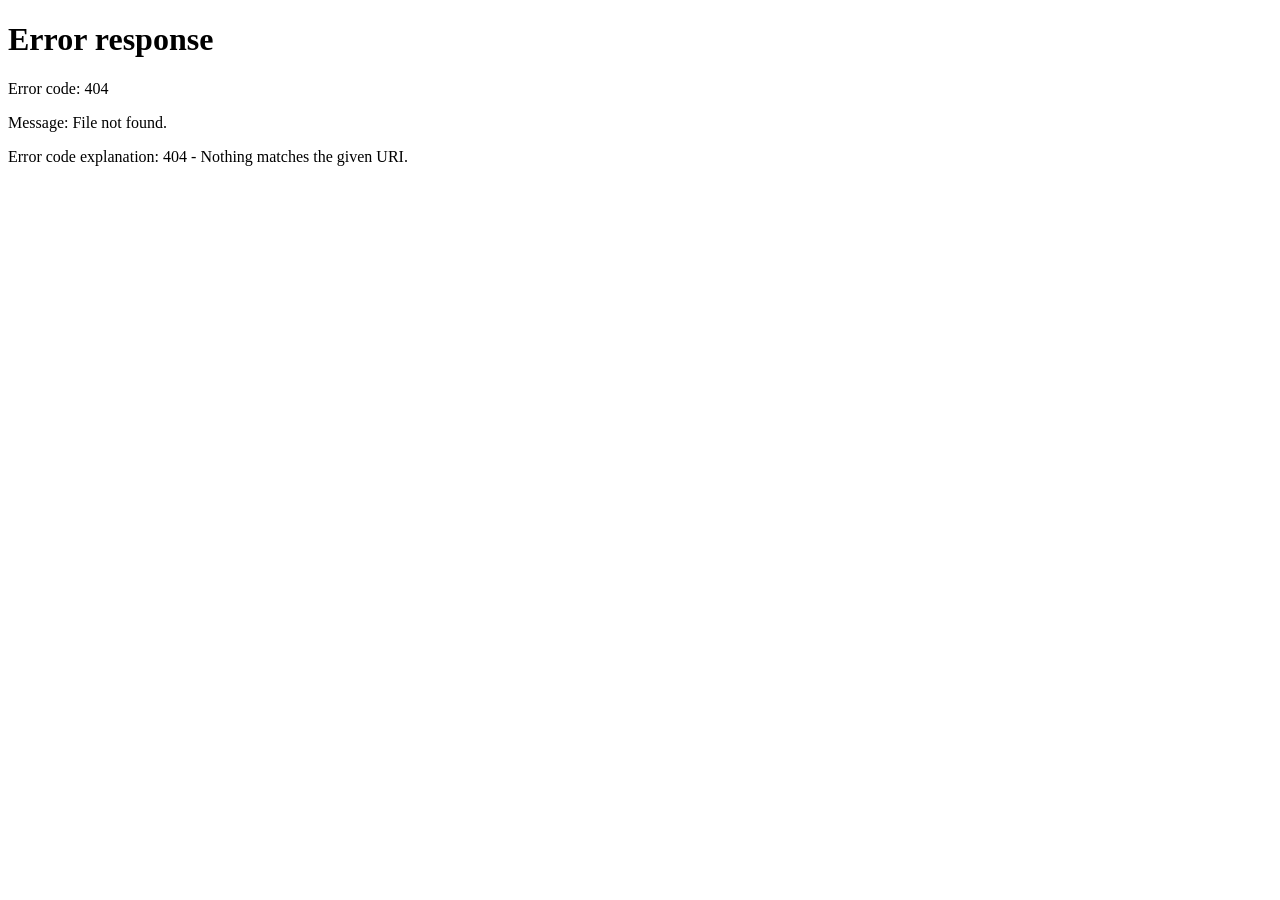
==== index.html @ a5bb6cde "The board runs from week 1, and each week is a superset of the last The debut was set at week 3, on " ====
<!doctype html>
<html lang="en">
<head>
<meta charset="utf-8">
<meta name="viewport" content="width=device-width, initial-scale=1">
<title>HALDANE STATION · DUTY CONSOLE</title>
<style>
  body{
    margin:0;min-height:100vh;background:#0b0d0e;color:#6c7b78;
    font-family:ui-monospace,SFMono-Regular,Menlo,Consolas,monospace;font-size:14px;
    display:flex;align-items:center;justify-content:center;padding:24px;text-align:center;
  }
  a{color:#7fb2d4;display:inline-block;margin:.3rem .6rem}
  .amber{color:#e8b04b}
</style>
</head>
<body>
  <div>
    <div class="amber">HALDANE STATION</div>
    <div>opening the board&hellip;</div>
    <noscript>
      <p>Script is off. Pick a board:</p>
      <p id="all"></p>
      <p>
        <a href="week-01.html">week 01</a><a href="week-02.html">02</a><a href="week-03.html">03</a><a href="week-04.html">04</a><a href="week-05.html">05</a><a href="week-06.html">06</a><a href="week-07.html">07</a><a href="week-08.html">08</a><a href="week-09.html">09</a><a href="week-10.html">10</a><a href="week-11.html">11</a><a href="week-12.html">12</a><a href="week-13.html">13</a><a href="week-14.html">14</a><a href="week-15.html">15</a><a href="week-16.html">16</a>
      </p>
    </noscript>
  </div>

<script>
/* Which board is current?
 *
 * Week 1 is the week of Monday 17 August 2026. The class weekday is Mon/Tue/Wed
 * and unsettled, so this anchors on MONDAY — the earliest it can be — and the
 * board turns over at local midnight on Monday. Early is the safe direction:
 * a week has to be rehearsal-ready before the Monday anyway.
 *
 * The board runs from week 1, so anything earlier clamps to 1, and anything past
 * the end of term clamps to 16. Each week's board is a strict SUPERSET of the
 * one before — week 1 is the six values week 1's demo computes and nothing more,
 * and panels arrive in the week the course earns them. The board fills up as
 * their program does; that is the whole idea, so never backfill a later panel
 * into an earlier week.
 *
 * Rehearsal override: ?week=7 shows week 7's board on any date. That is the
 * supported way to look ahead — do not change the anchor to preview a week.
 */
var FIRST = 1, LAST = 16;
var START = new Date(2026, 7, 17);           // month is 0-indexed: 7 = August

function currentWeek() {
  var q = new URLSearchParams(location.search).get('week');
  if (q !== null) {
    var forced = parseInt(q, 10);
    if (!isNaN(forced)) return clamp(forced);
  }
  var now = new Date();
  var today = new Date(now.getFullYear(), now.getMonth(), now.getDate());
  // round, not floor — a DST shift moves the raw millisecond gap by an hour
  var days = Math.round((today - START) / 86400000);
  return clamp(Math.floor(days / 7) + 1);
}

function clamp(n) { return Math.min(LAST, Math.max(FIRST, n)); }

var n = String(currentWeek()).padStart(2, '0');
location.replace('week-' + n + '.html');     // replace, so Back doesn't bounce here
</script>
</body>
</html>
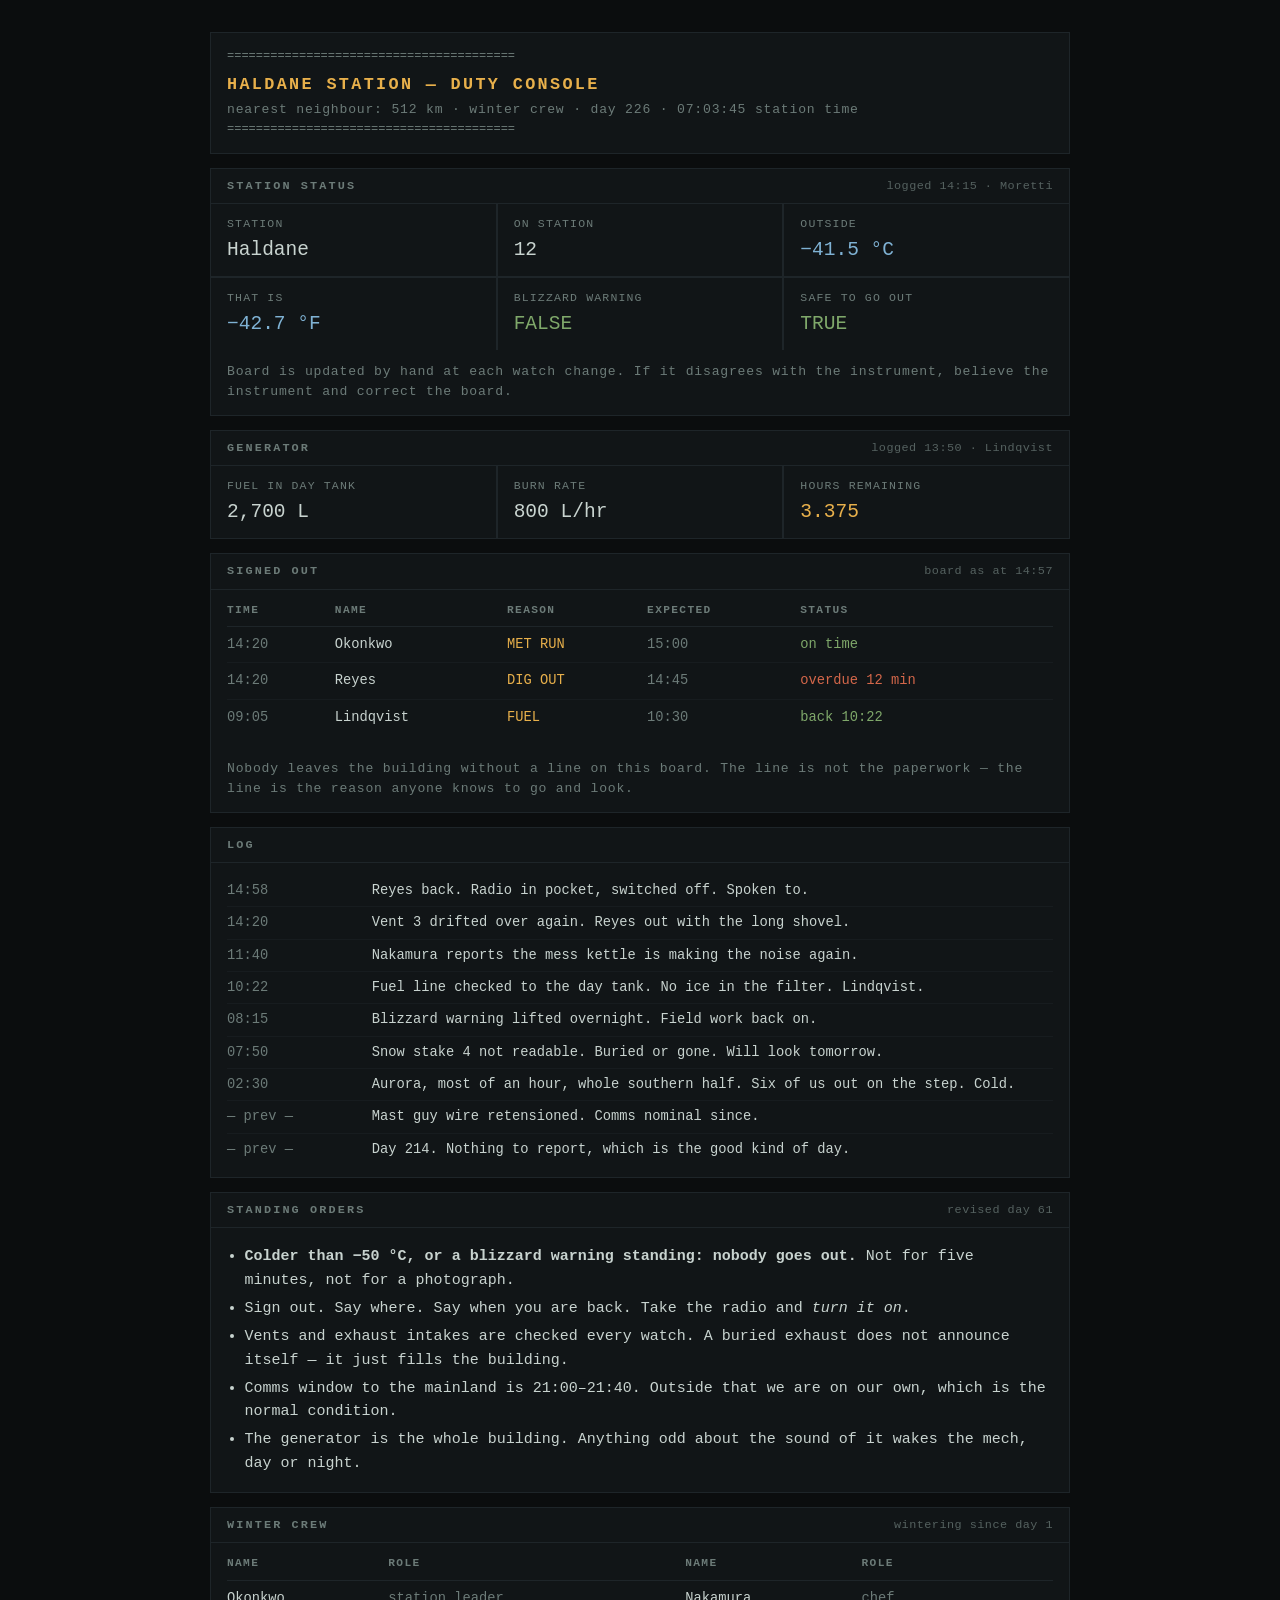
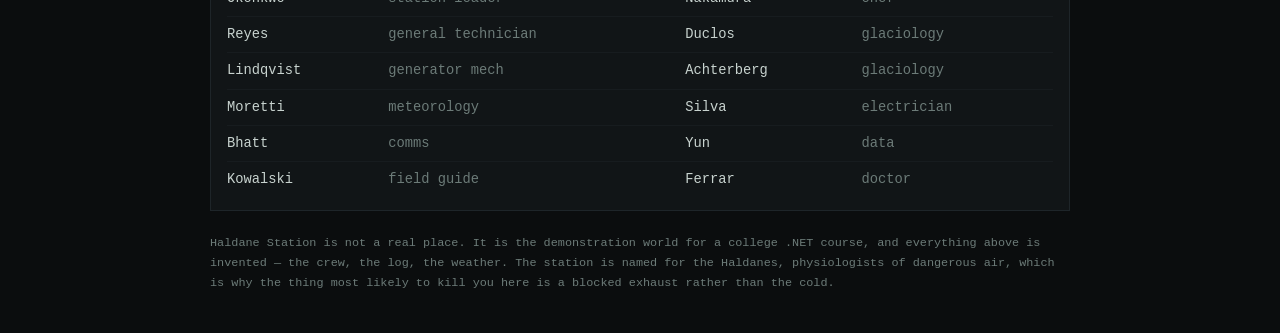
==== commit 2839ed74: "Survive a second semester, an unwritten board, and a bad path Three gaps closed, all of which would " ====
--- a/index.html
+++ b/index.html
@@ -20,7 +20,6 @@
     <div>opening the board&hellip;</div>
     <noscript>
       <p>Script is off. Pick a board:</p>
-      <p id="all"></p>
       <p>
         <a href="week-01.html">week 01</a><a href="week-02.html">02</a><a href="week-03.html">03</a><a href="week-04.html">04</a><a href="week-05.html">05</a><a href="week-06.html">06</a><a href="week-07.html">07</a><a href="week-08.html">08</a><a href="week-09.html">09</a><a href="week-10.html">10</a><a href="week-11.html">11</a><a href="week-12.html">12</a><a href="week-13.html">13</a><a href="week-14.html">14</a><a href="week-15.html">15</a><a href="week-16.html">16</a>
       </p>
@@ -30,41 +29,62 @@
 <script>
 /* Which board is current?
  *
- * Week 1 is the week of Monday 17 August 2026. The class weekday is Mon/Tue/Wed
- * and unsettled, so this anchors on MONDAY — the earliest it can be — and the
- * board turns over at local midnight on Monday. Early is the safe direction:
- * a week has to be rehearsal-ready before the Monday anyway.
+ * Computed in the visitor's browser on every load — there is no server, no
+ * build and no scheduled job. Push a file and it is live.
  *
- * The board runs from week 1, so anything earlier clamps to 1, and anything past
- * the end of term clamps to 16. Each week's board is a strict SUPERSET of the
- * one before — week 1 is the six values week 1's demo computes and nothing more,
- * and panels arrive in the week the course earns them. The board fills up as
- * their program does; that is the whole idea, so never backfill a later panel
- * into an earlier week.
+ * ── THE TWO THINGS TO EDIT ────────────────────────────────────────────────
+ *   TERMS   add one line per semester. Never edit a term that has already run:
+ *           its start date is what "week 5" meant for the people who were there.
+ *   LATEST  the highest week-NN.html that actually EXISTS. Bump it in the same
+ *           commit that adds a board, or the router points at a 404.
+ * ──────────────────────────────────────────────────────────────────────────
  *
- * Rehearsal override: ?week=7 shows week 7's board on any date. That is the
- * supported way to look ahead — do not change the anchor to preview a week.
+ * Anchor each term on its MONDAY. The class weekday is Mon/Tue/Wed and has
+ * never been settled, so the board turns over at the earliest moment it could
+ * be needed — a week has to be rehearsal-ready before the Monday anyway.
+ *
+ * Rehearsal override: ?week=7 shows any board on any date, and ignores LATEST
+ * so an unwritten week can be previewed as a 404 rather than silently hidden.
+ * That is the supported way to look ahead — never move an anchor to preview.
  */
-var FIRST = 1, LAST = 16;
-var START = new Date(2026, 7, 17);           // month is 0-indexed: 7 = August
 
-function currentWeek() {
+var TERMS = [
+  { start: new Date(2026, 7, 17) },        // Mon 17 Aug 2026 — first run, 16 weeks
+  // { start: new Date(2027, 0, 11), short: true },   // a 15-week run: see below
+];
+
+var LATEST = 3;                            // boards written so far
+var LAST = 16;                             // weeks in a full term
+
+/* `short: true` marks a 15-week semester. Week 15 is the droppable flex week
+ * and week 16 must work as week 15 — so in a short run, calendar week 15 shows
+ * board 16 (the presentations board) and week 15's board is simply not used. */
+
+function boardFor(now) {
   var q = new URLSearchParams(location.search).get('week');
   if (q !== null) {
     var forced = parseInt(q, 10);
-    if (!isNaN(forced)) return clamp(forced);
+    if (!isNaN(forced)) return Math.min(LAST, Math.max(1, forced));   // ignores LATEST
   }
-  var now = new Date();
+
   var today = new Date(now.getFullYear(), now.getMonth(), now.getDate());
+
+  // the most recent term that has already started; before the first, use the first
+  var term = TERMS[0];
+  for (var i = 0; i < TERMS.length; i++) {
+    if (TERMS[i].start <= today) term = TERMS[i];
+  }
+
   // round, not floor — a DST shift moves the raw millisecond gap by an hour
-  var days = Math.round((today - START) / 86400000);
-  return clamp(Math.floor(days / 7) + 1);
+  var days = Math.round((today - term.start) / 86400000);
+  var wk = Math.floor(days / 7) + 1;
+
+  if (term.short && wk >= 15) wk = 16;     // 15-week run: wk 15 is the presentations
+  return Math.min(LATEST, Math.min(LAST, Math.max(1, wk)));
 }
 
-function clamp(n) { return Math.min(LAST, Math.max(FIRST, n)); }
-
-var n = String(currentWeek()).padStart(2, '0');
-location.replace('week-' + n + '.html');     // replace, so Back doesn't bounce here
+var n = String(boardFor(new Date())).padStart(2, '0');
+location.replace('week-' + n + '.html');   // replace, so Back doesn't bounce here
 </script>
 </body>
 </html>
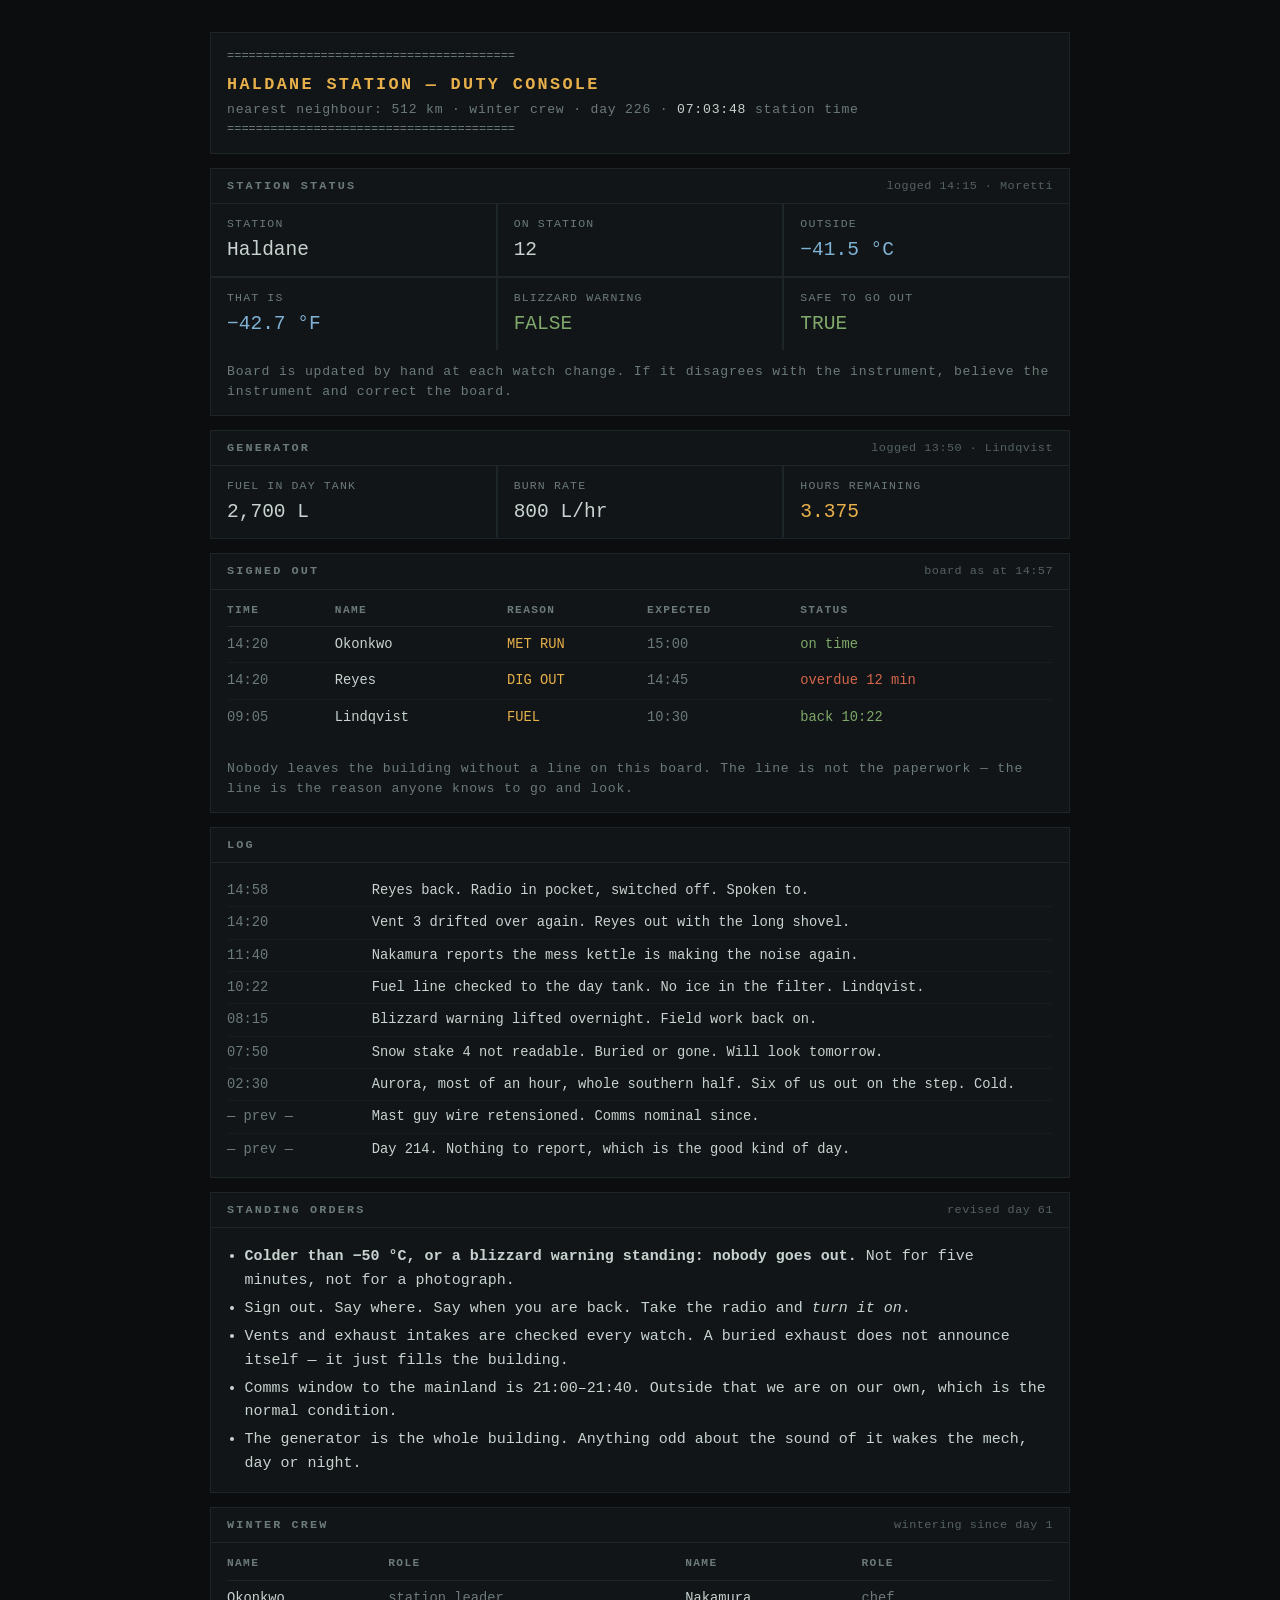
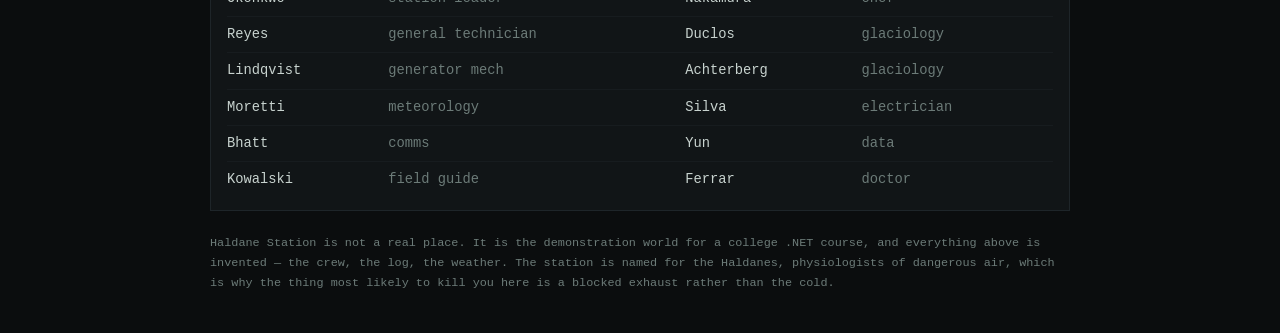
==== commit 509939fd: "An amber H for the tab Drawn as plain rectangles rather than as text in a font: a <text> favicon ren" ====
--- a/index.html
+++ b/index.html
@@ -4,6 +4,9 @@
 <meta charset="utf-8">
 <meta name="viewport" content="width=device-width, initial-scale=1">
 <title>HALDANE STATION · DUTY CONSOLE</title>
+<link rel="icon" href="/favicon.svg" type="image/svg+xml">
+<link rel="alternate icon" href="/favicon-32.png" sizes="32x32">
+<link rel="apple-touch-icon" href="/apple-touch-icon.png">
 <style>
   body{
     margin:0;min-height:100vh;background:#0b0d0e;color:#6c7b78;
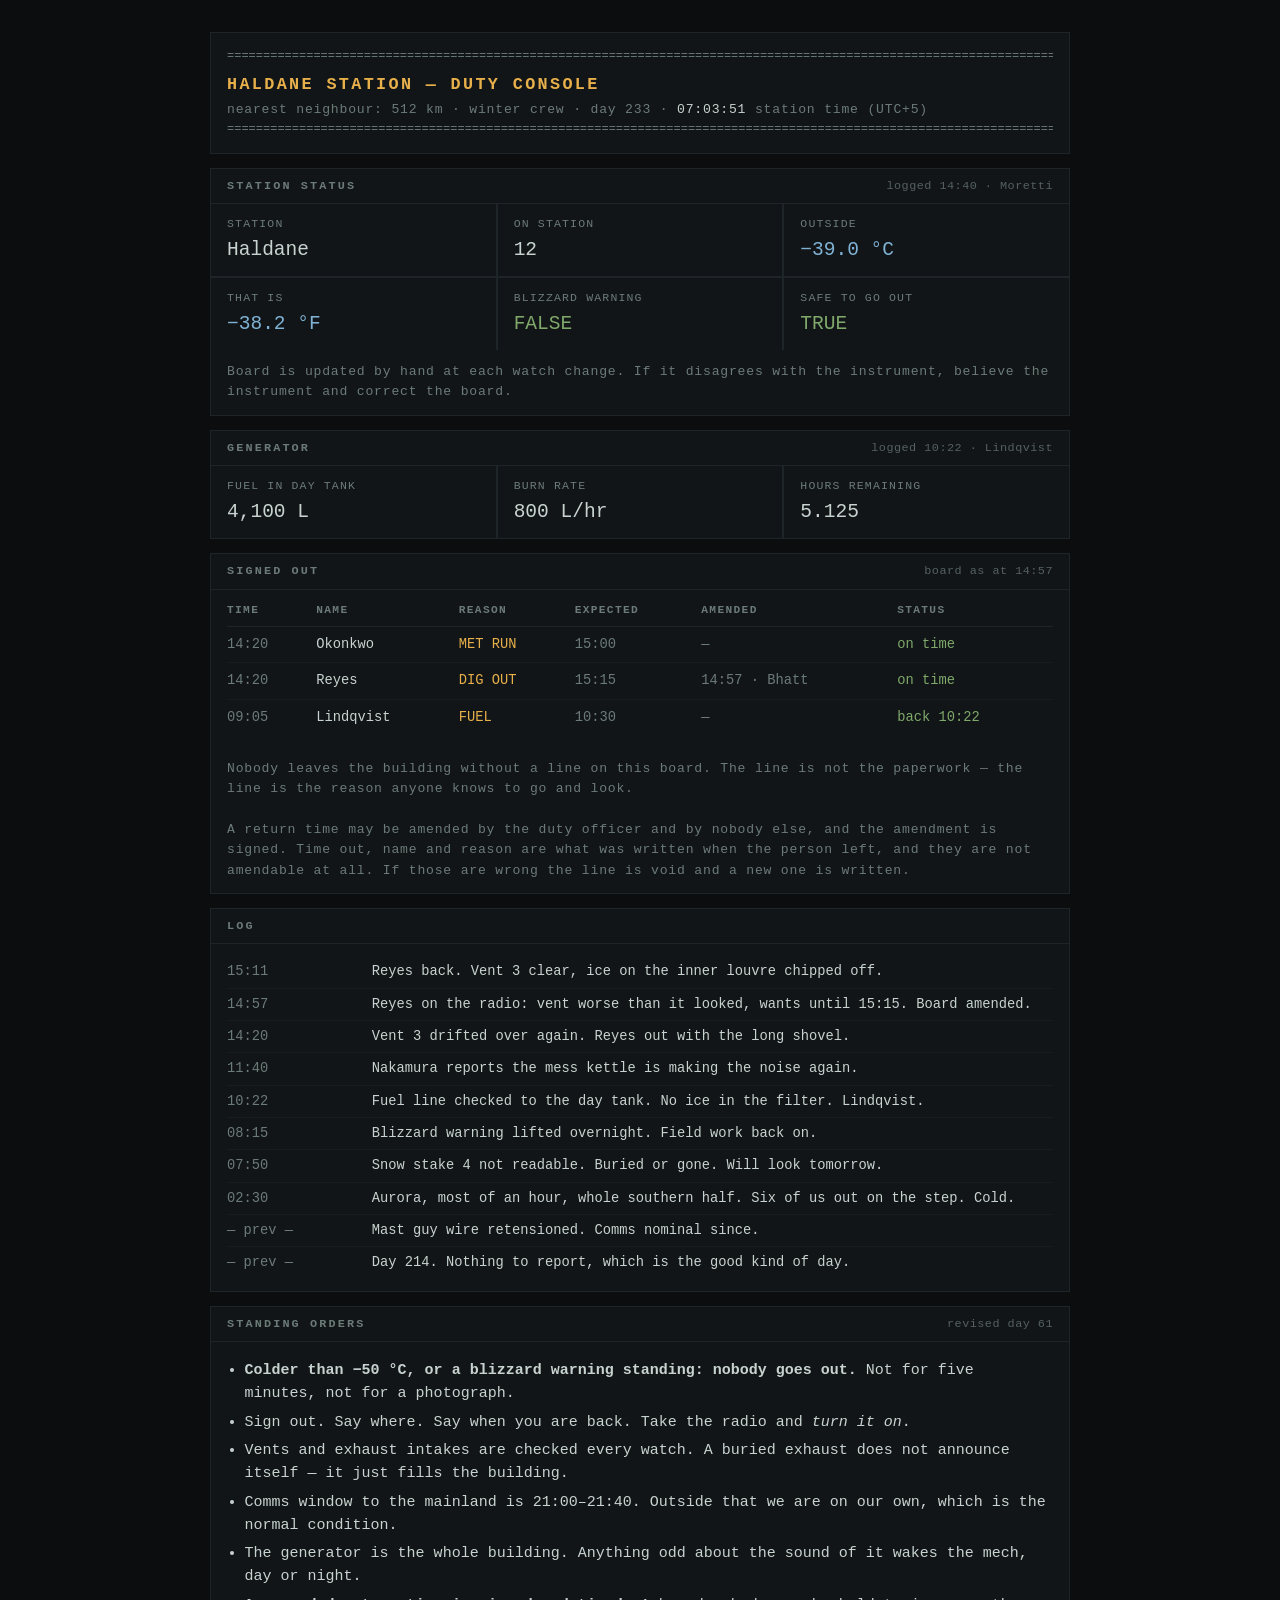
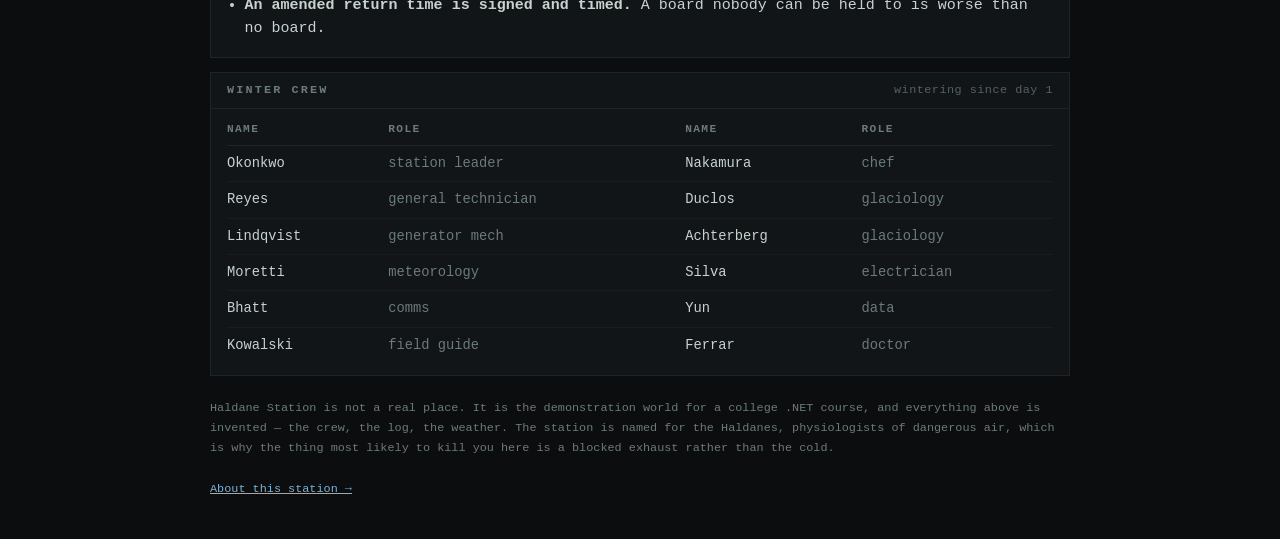
==== commit 3e7b14a0: "Week 4 board: an amended return time, and no new panel Week 4 teaches properties and private set, wh" ====
--- a/index.html
+++ b/index.html
@@ -56,7 +56,7 @@
   // { start: new Date(2027, 0, 11), short: true },   // a 15-week run: see below
 ];
 
-var LATEST = 3;                            // boards written so far
+var LATEST = 4;                            // boards written so far
 var LAST = 16;                             // weeks in a full term
 
 /* `short: true` marks a 15-week semester. Week 15 is the droppable flex week
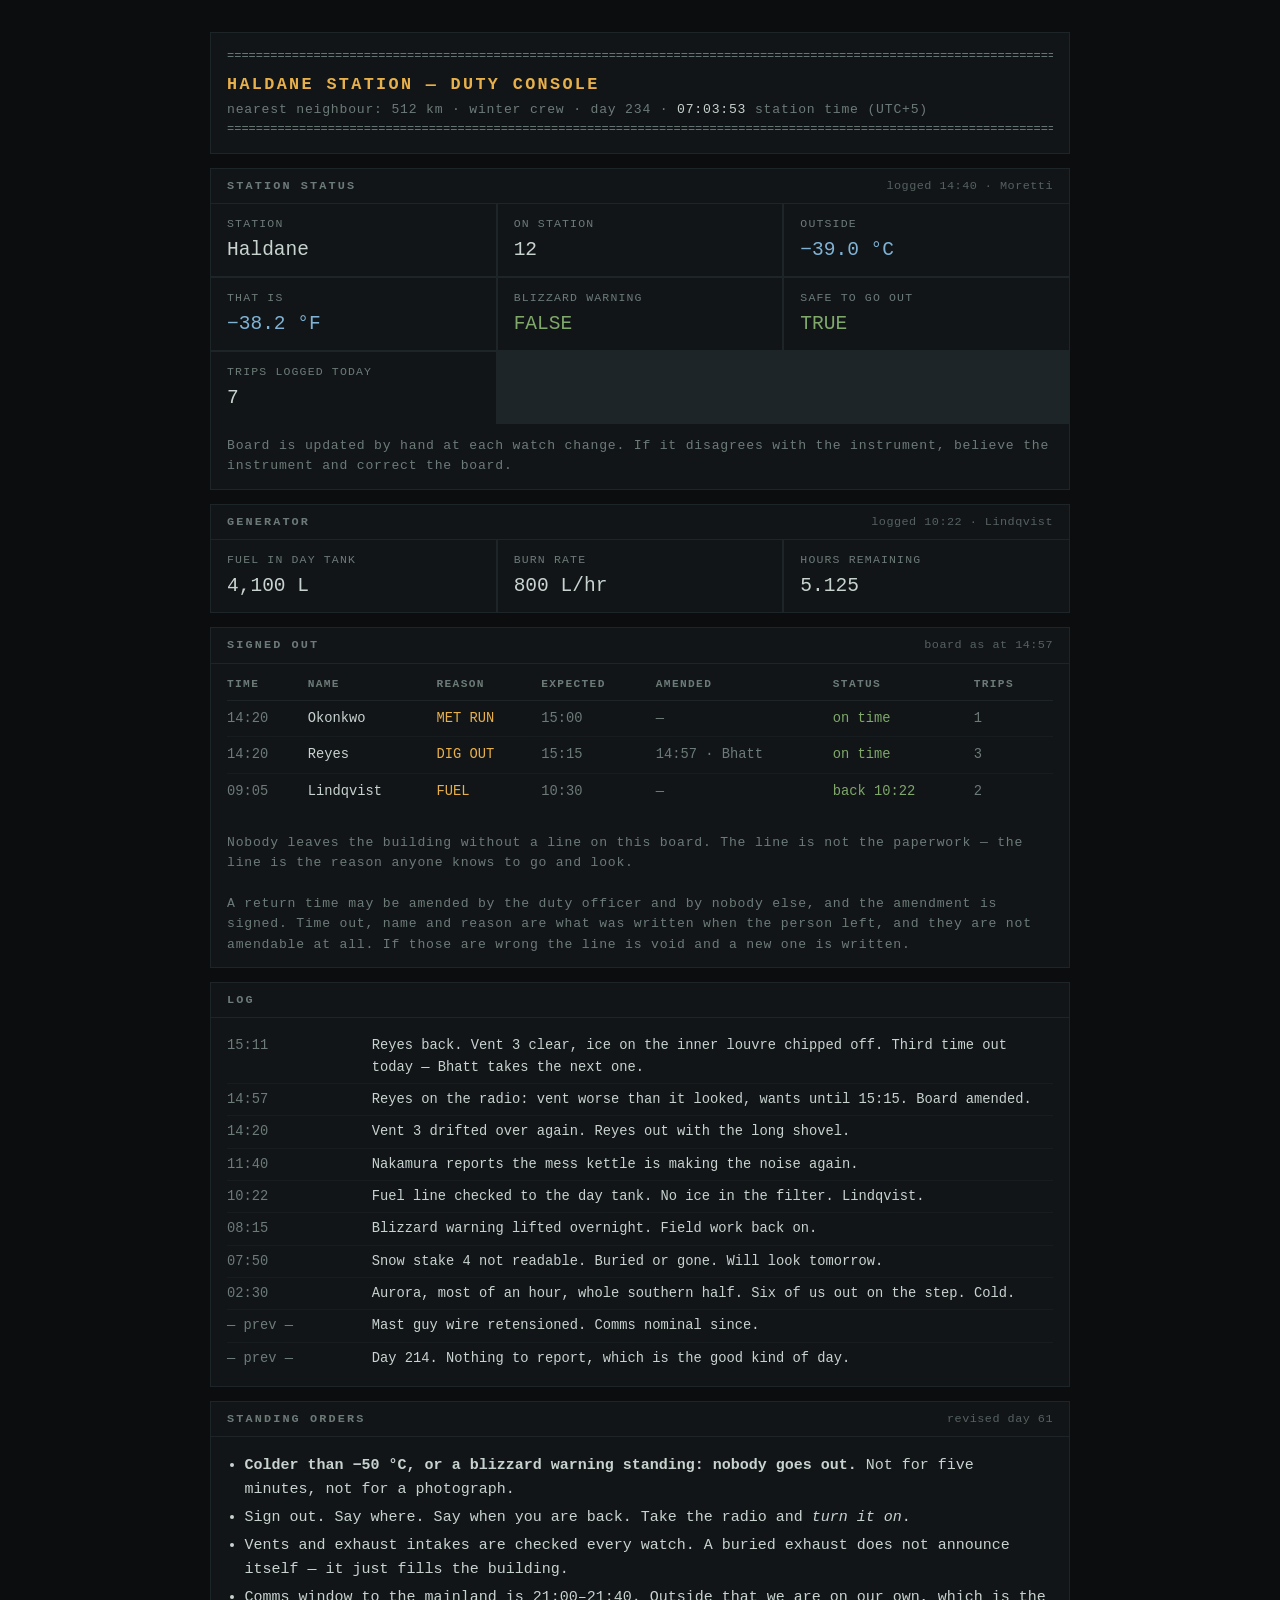
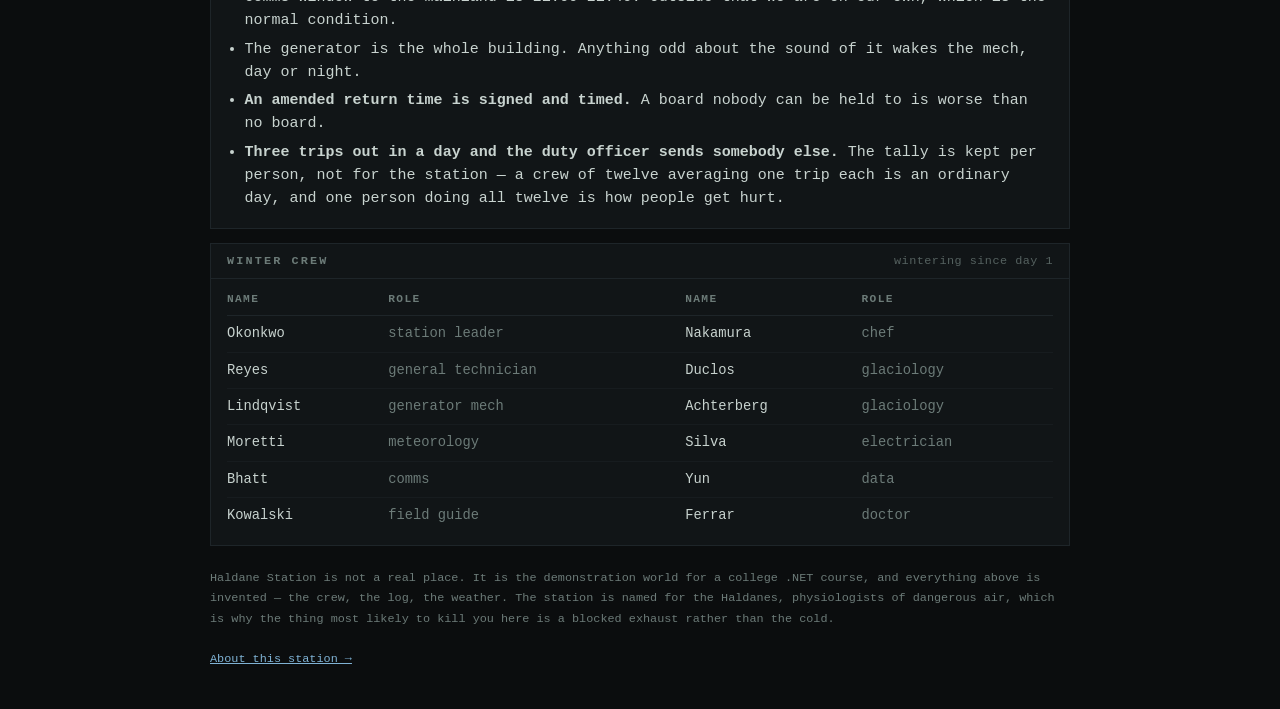
==== commit 0e43af39: "Week 5 board: the crew's trip tally, and LATEST bumped to 5 Week 5's demo computes exactly one new t" ====
--- a/index.html
+++ b/index.html
@@ -56,7 +56,7 @@
   // { start: new Date(2027, 0, 11), short: true },   // a 15-week run: see below
 ];
 
-var LATEST = 4;                            // boards written so far
+var LATEST = 5;                            // boards written so far
 var LAST = 16;                             // weeks in a full term
 
 /* `short: true` marks a 15-week semester. Week 15 is the droppable flex week
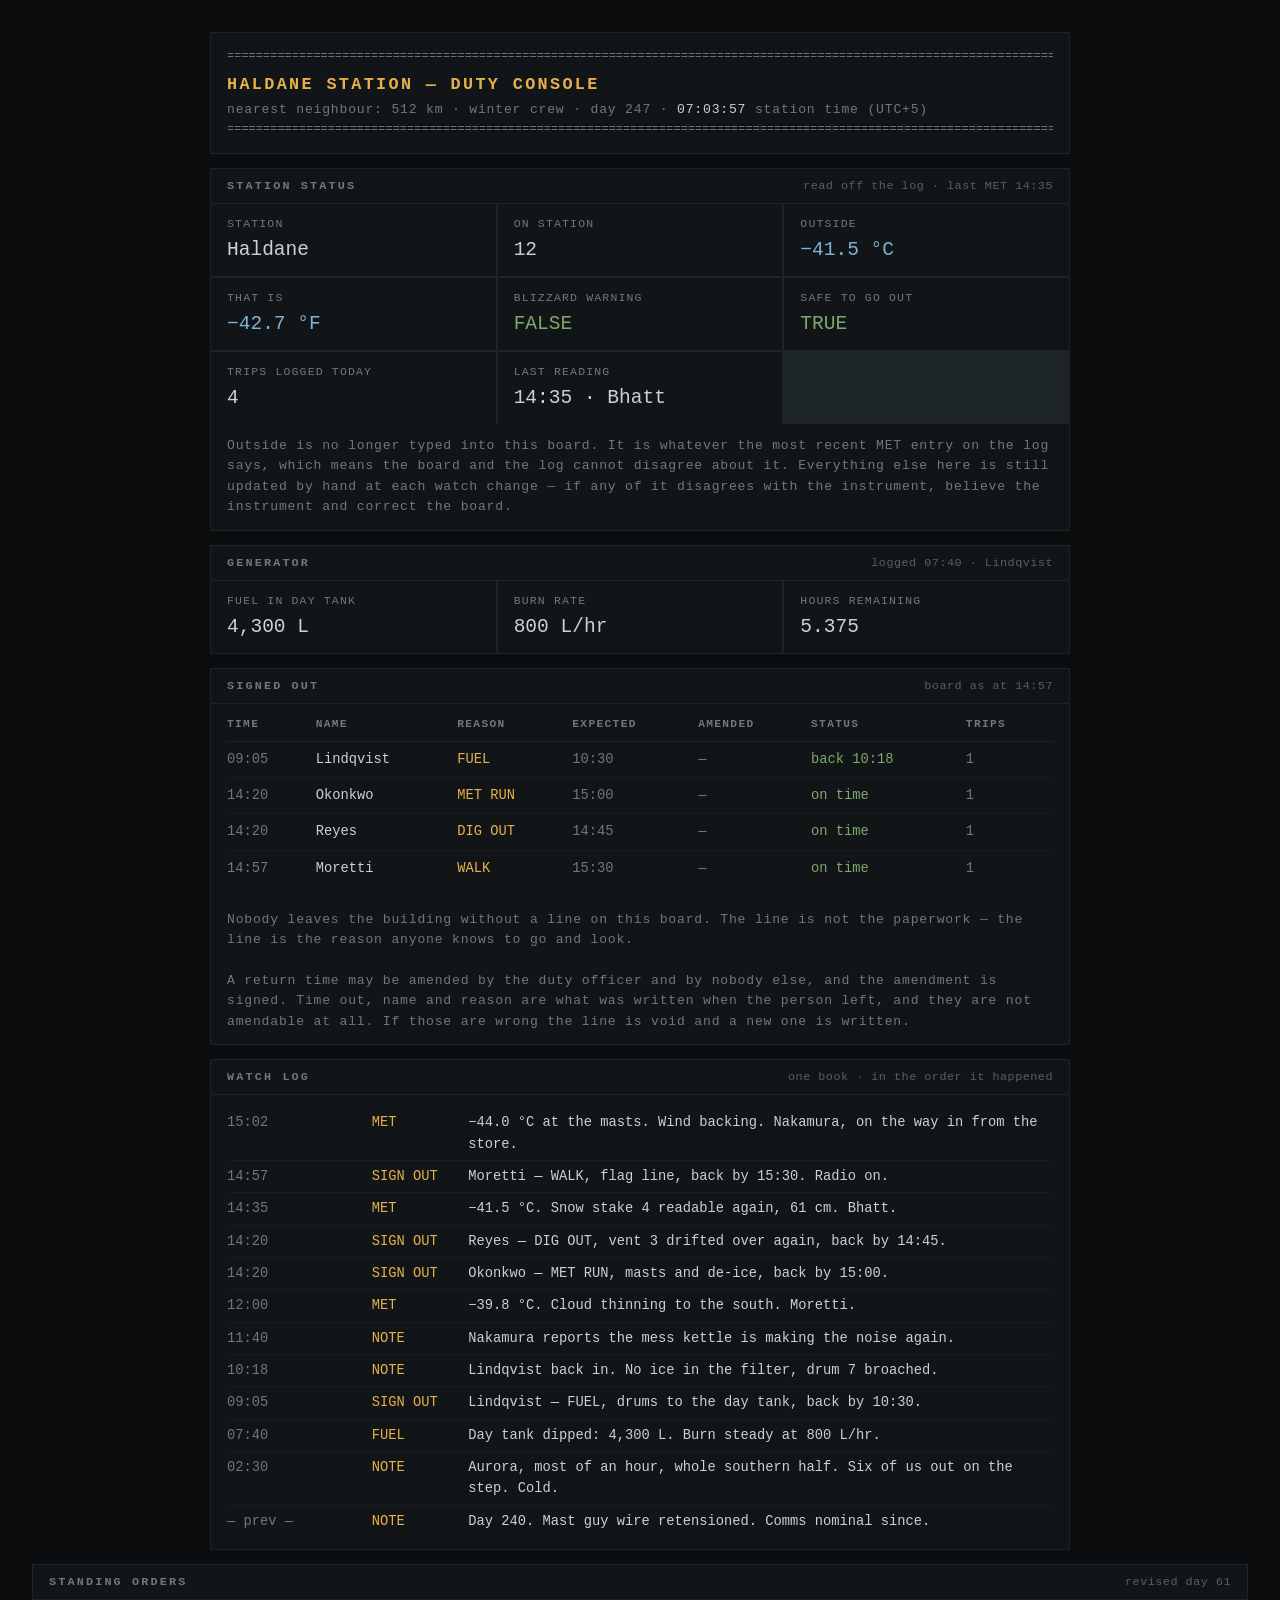
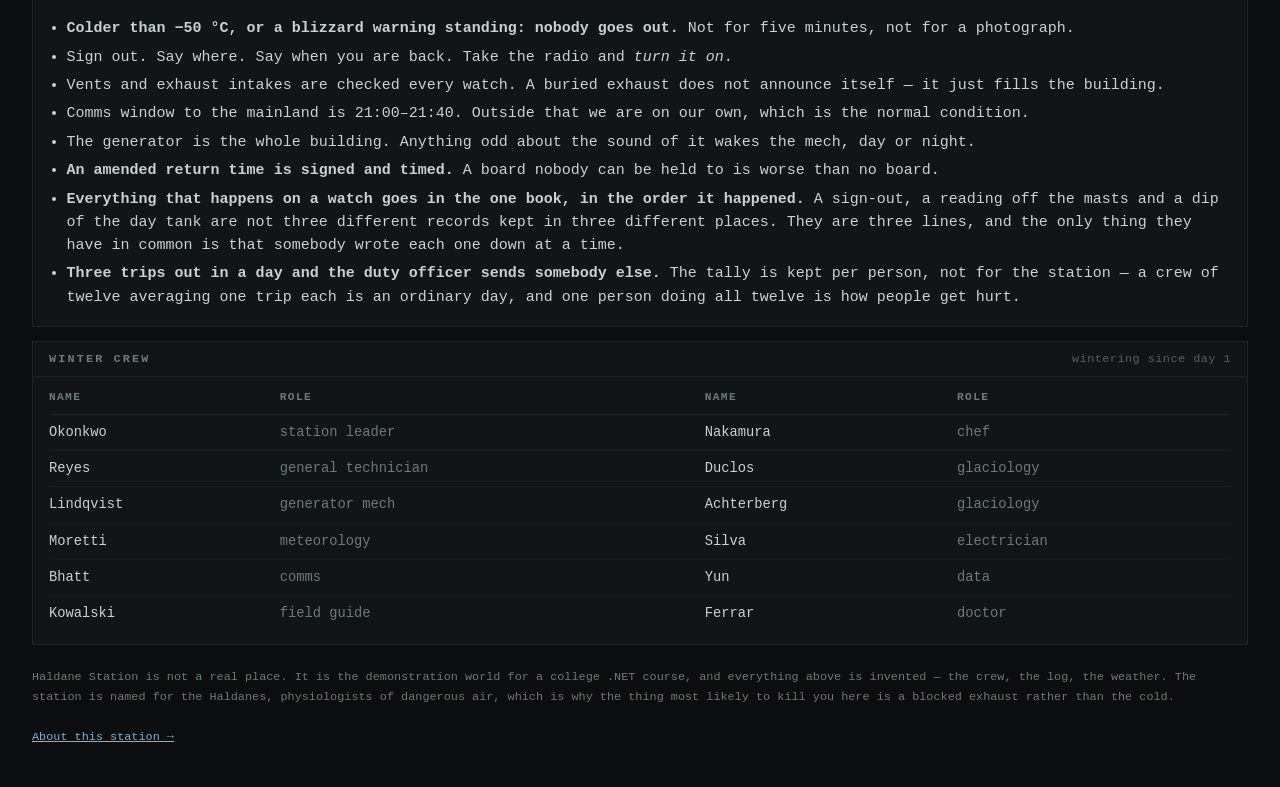
==== commit 58b0cb4c: "Week 6 board: the log becomes a watch log, and it says what kind each entry is" ====
--- a/index.html
+++ b/index.html
@@ -56,7 +56,7 @@
   // { start: new Date(2027, 0, 11), short: true },   // a 15-week run: see below
 ];
 
-var LATEST = 5;                            // boards written so far
+var LATEST = 6;                            // boards written so far
 var LAST = 16;                             // weeks in a full term
 
 /* `short: true` marks a 15-week semester. Week 15 is the droppable flex week
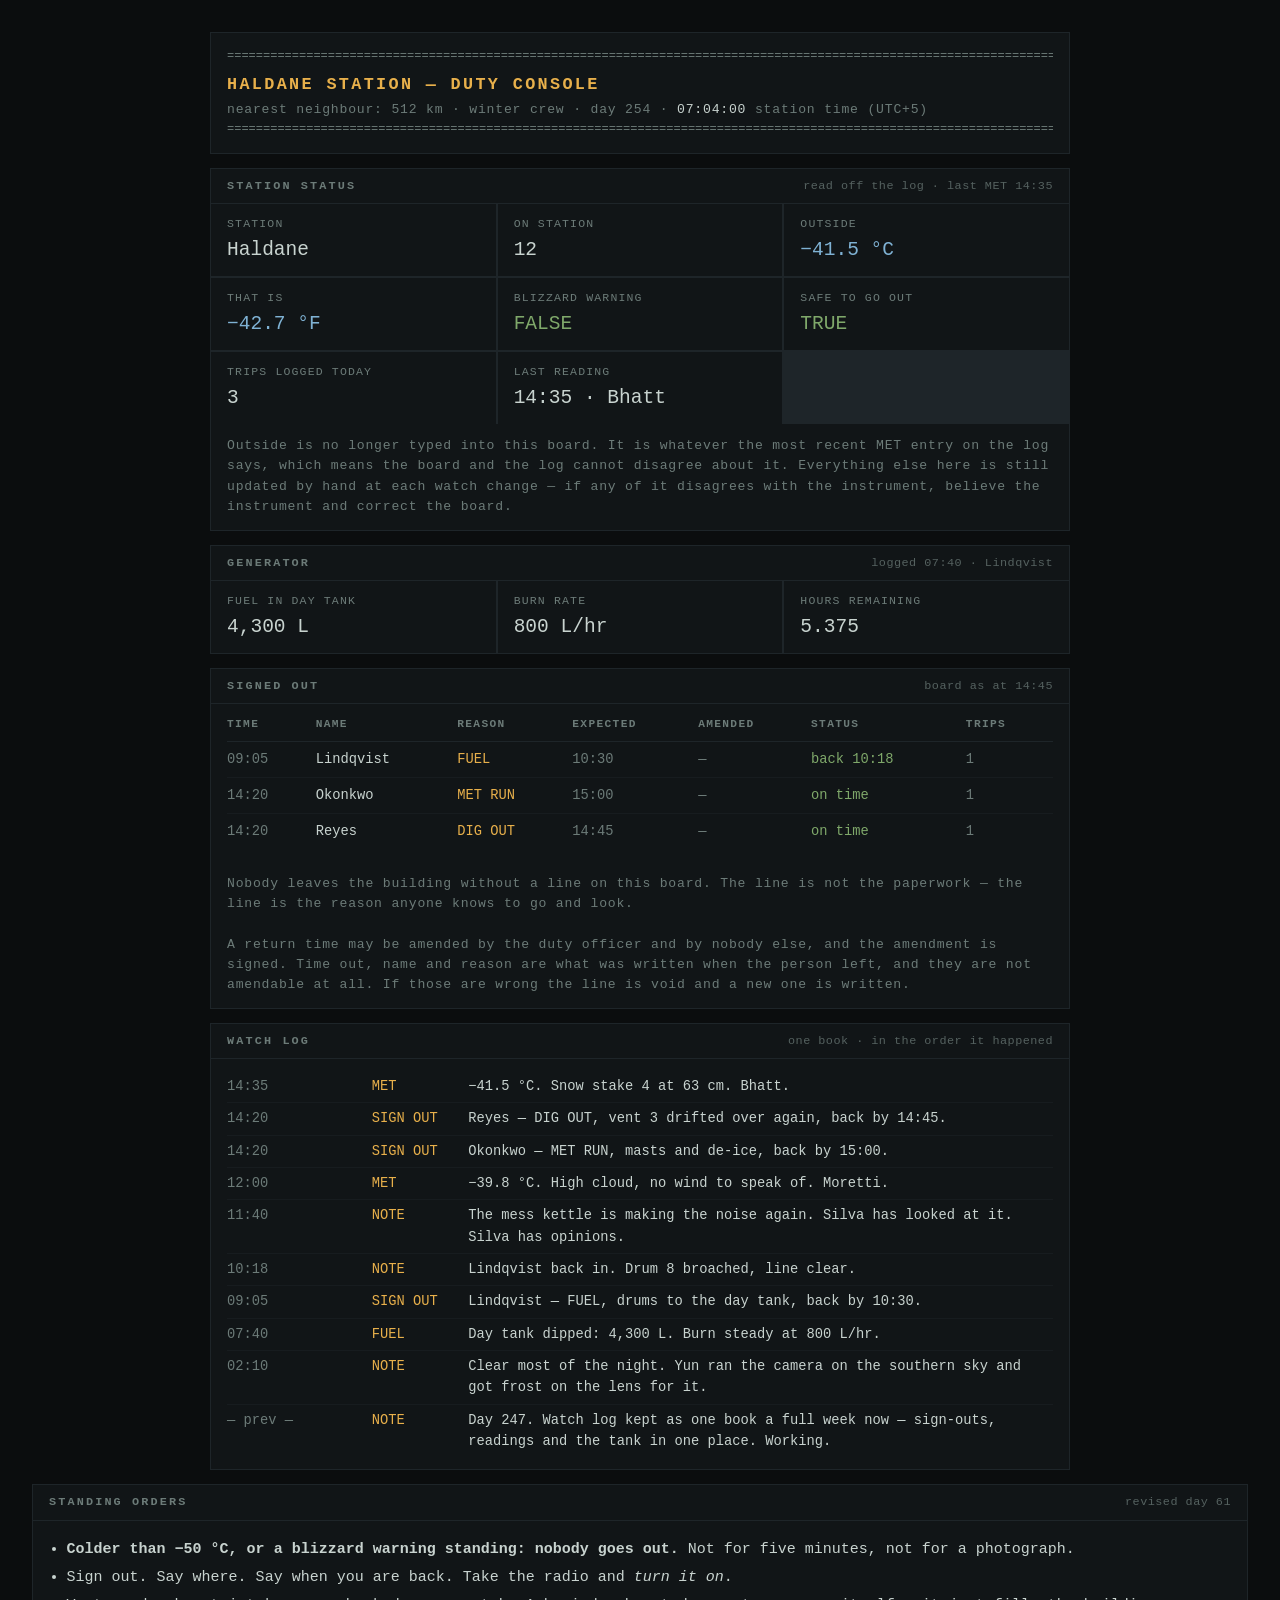
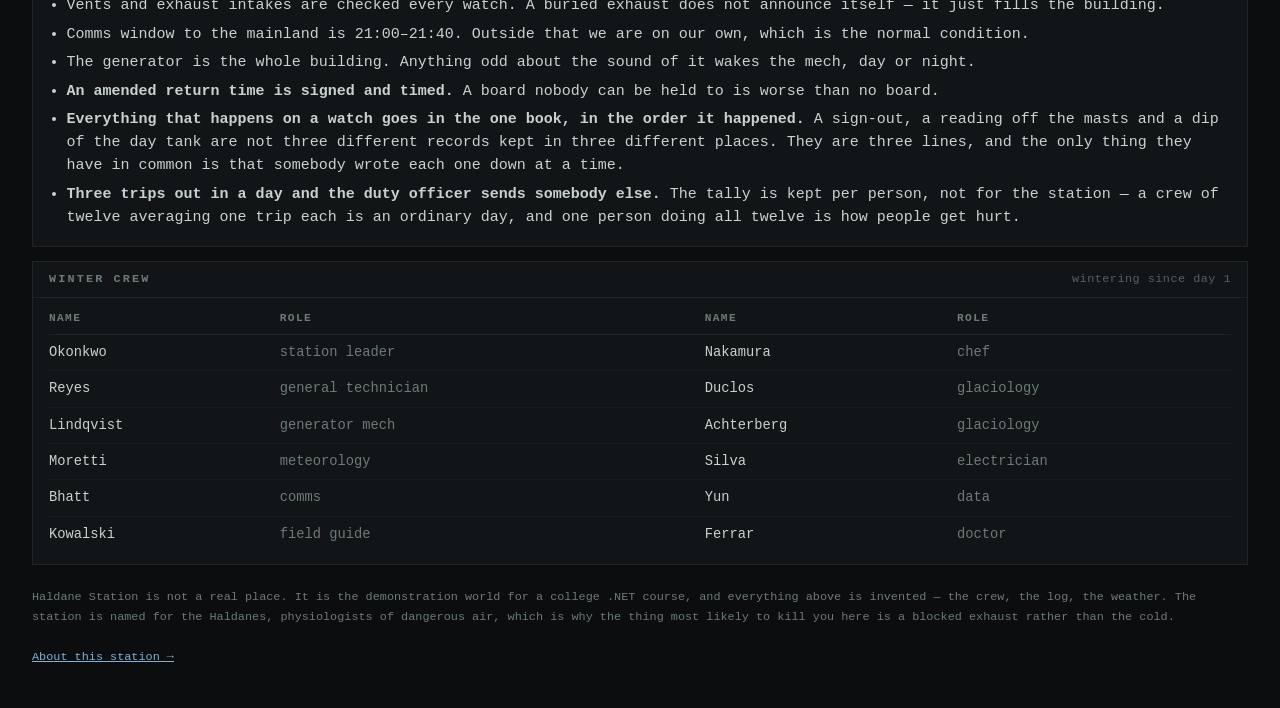
==== commit c1de3bf7: "Week 7 board: day 254, and it gains nothing — on purpose Week 7's demo finds the double sign-out and" ====
--- a/index.html
+++ b/index.html
@@ -56,7 +56,7 @@
   // { start: new Date(2027, 0, 11), short: true },   // a 15-week run: see below
 ];
 
-var LATEST = 6;                            // boards written so far
+var LATEST = 7;                            // boards written so far
 var LAST = 16;                             // weeks in a full term
 
 /* `short: true` marks a 15-week semester. Week 15 is the droppable flex week
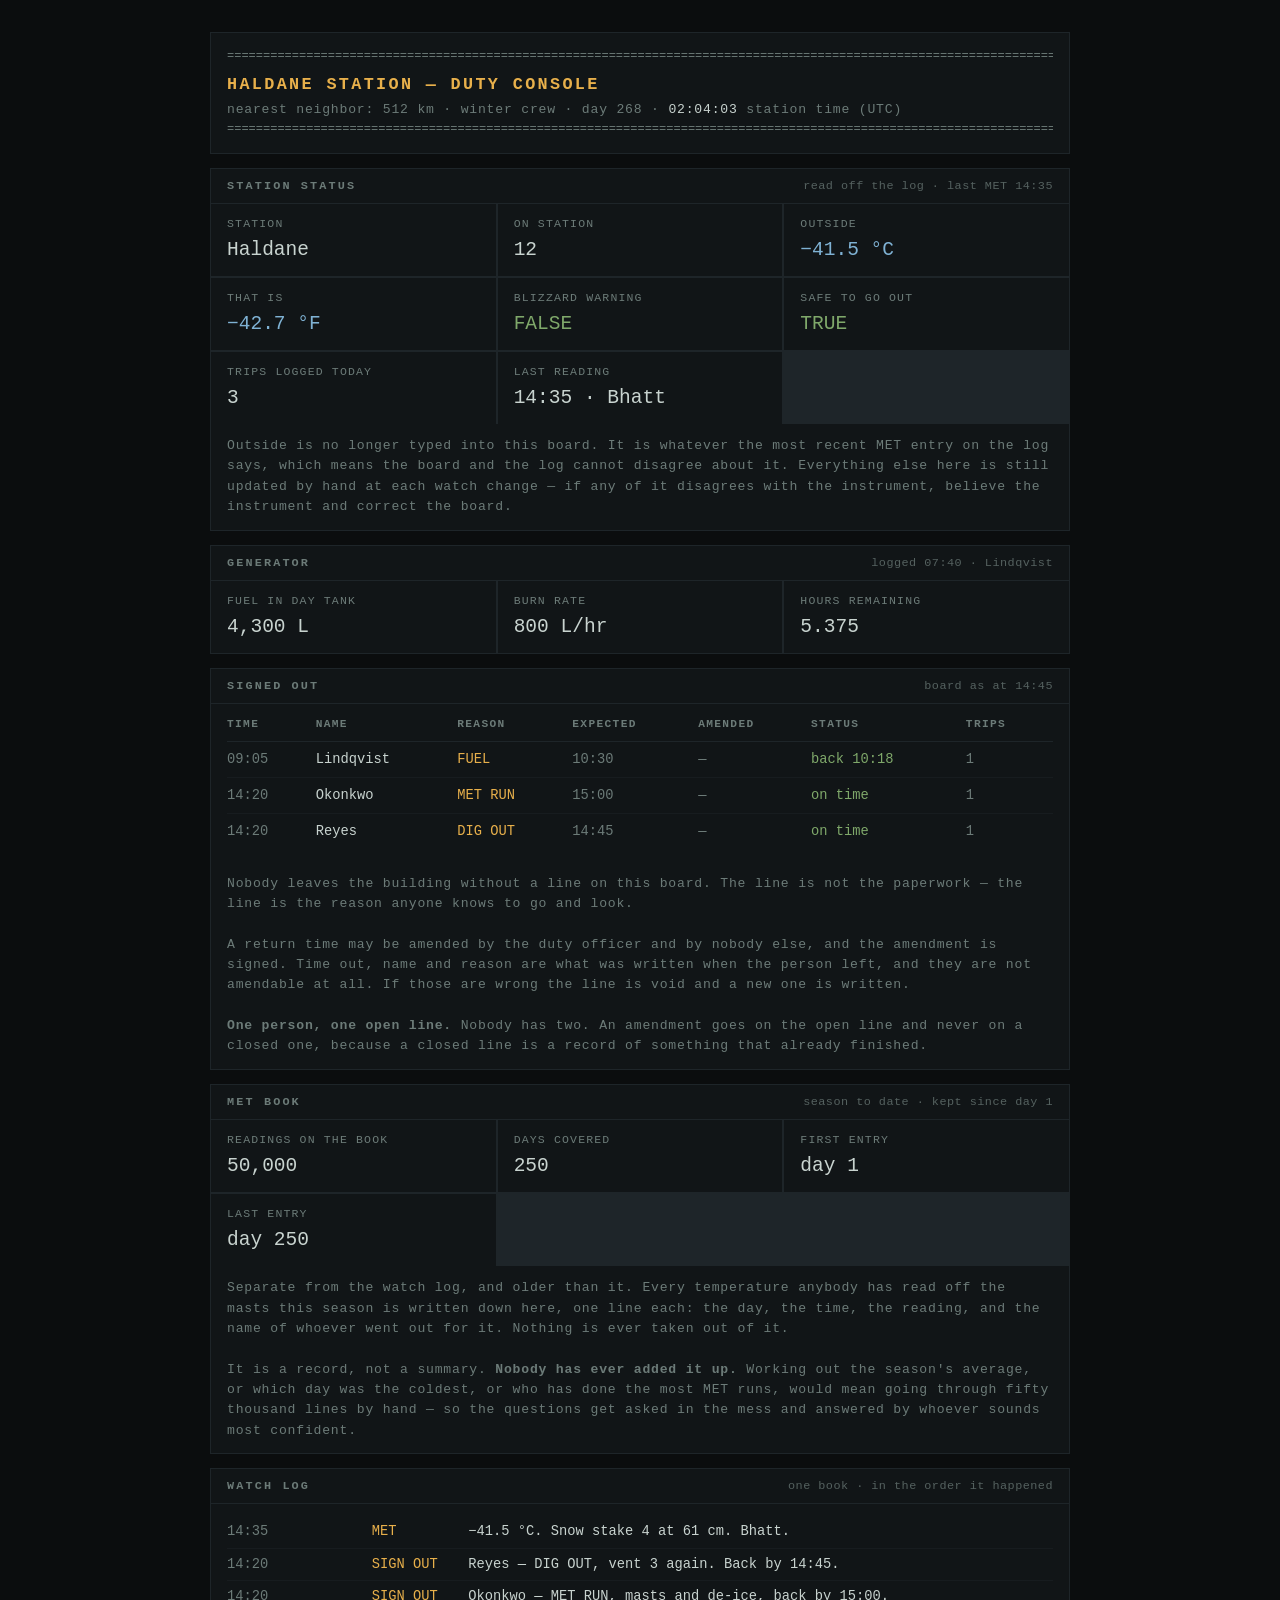
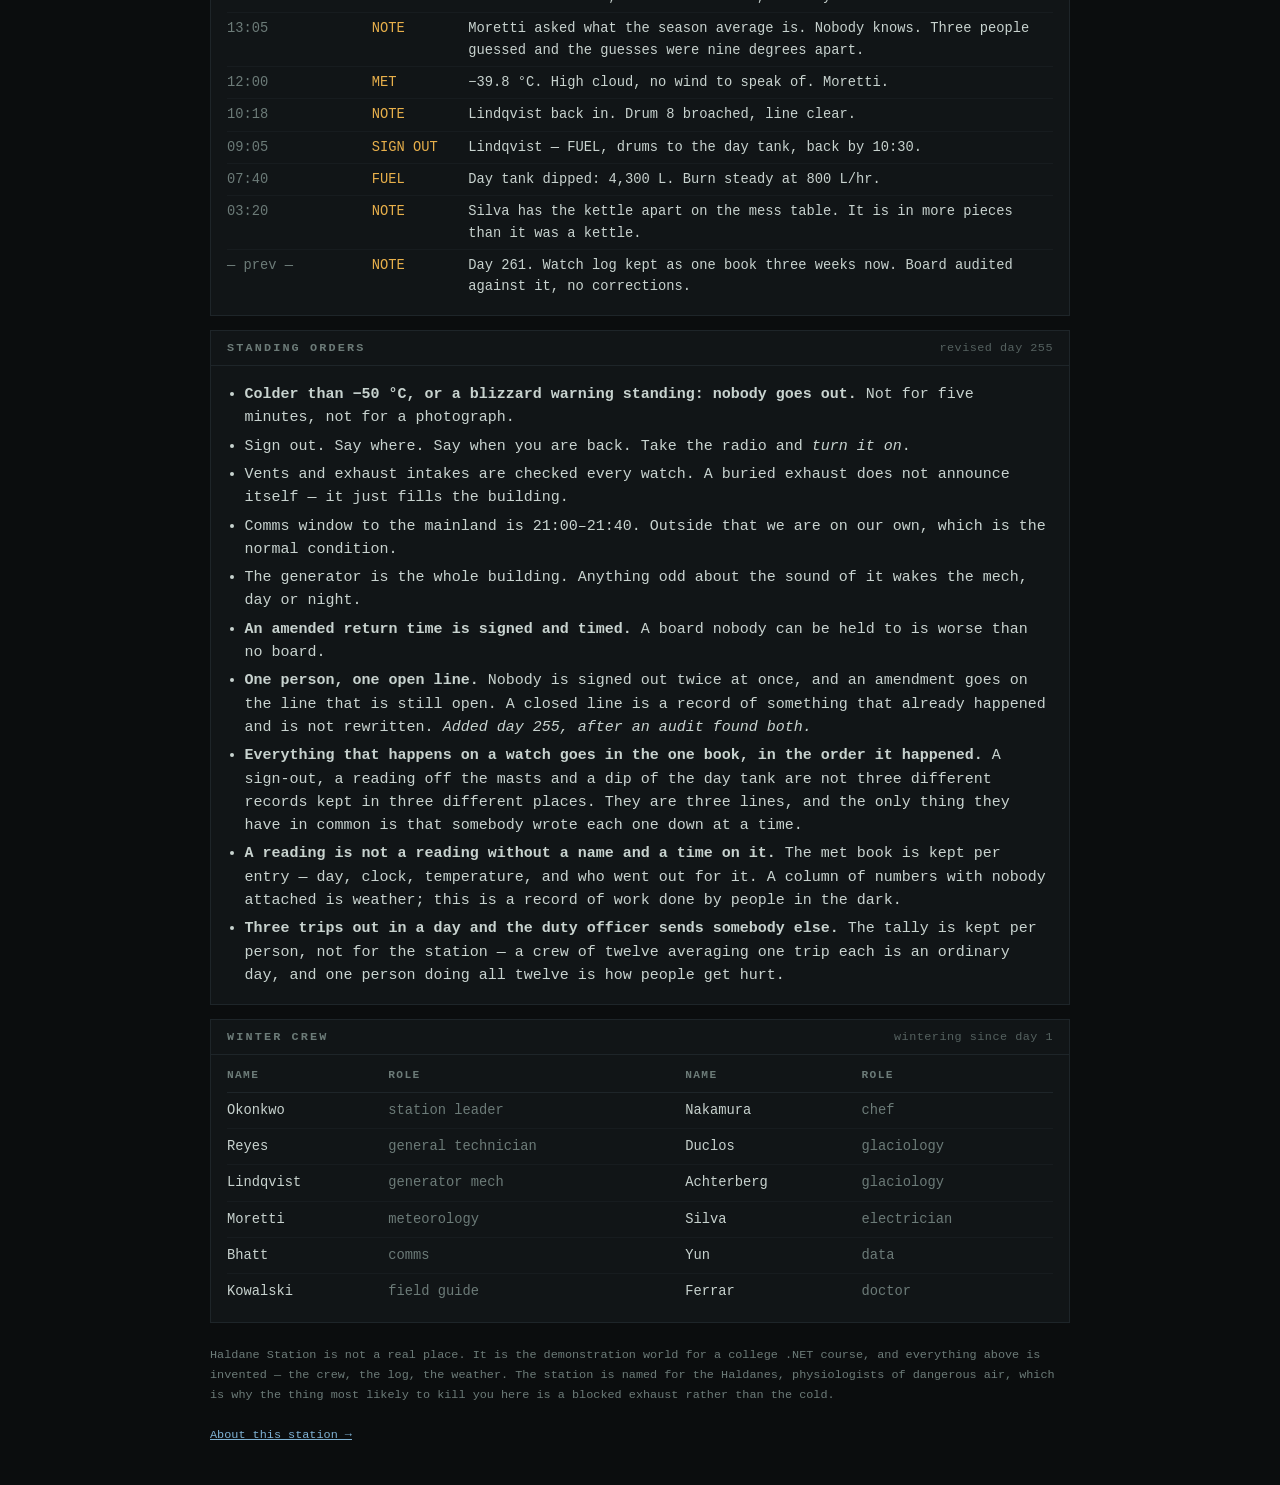
==== commit 0f043452: "Week 9 board — the met book, and the LATEST bump week 8 missed week-09.html is week 8 one week on (d" ====
--- a/index.html
+++ b/index.html
@@ -56,7 +56,7 @@
   // { start: new Date(2027, 0, 11), short: true },   // a 15-week run: see below
 ];
 
-var LATEST = 7;                            // boards written so far
+var LATEST = 9;                            // boards written so far
 var LAST = 16;                             // weeks in a full term
 
 /* `short: true` marks a 15-week semester. Week 15 is the droppable flex week
